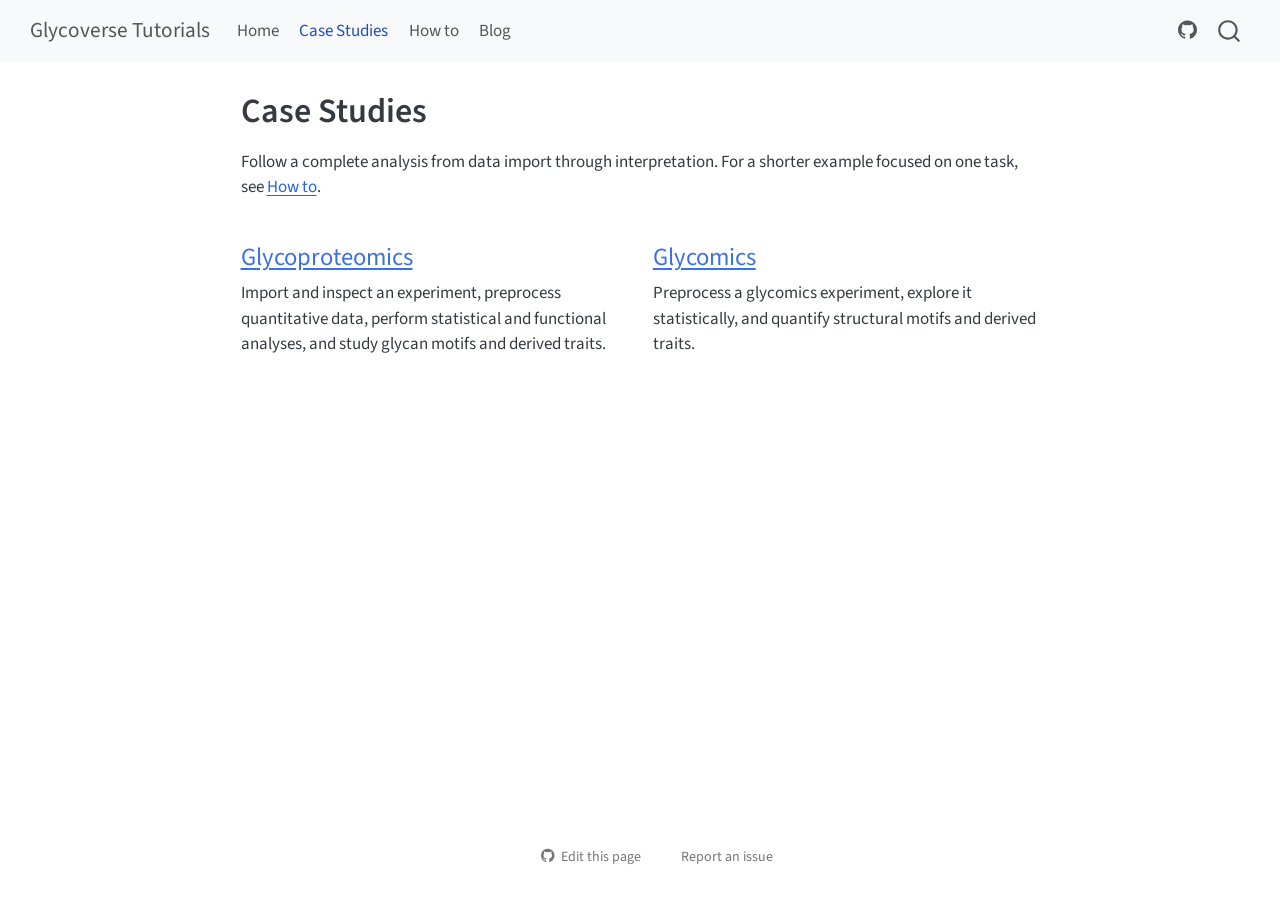
==== docs/case-studies/index.html @ 3541c060 "docs: group tutorials under case studies" ====
<!DOCTYPE html>
<html xmlns="http://www.w3.org/1999/xhtml" lang="en" xml:lang="en"><head>

<meta charset="utf-8">
<meta name="generator" content="quarto-1.8.26">

<meta name="viewport" content="width=device-width, initial-scale=1.0, user-scalable=yes">


<title>Case Studies – Glycoverse Tutorials</title>
<style>
code{white-space: pre-wrap;}
span.smallcaps{font-variant: small-caps;}
div.columns{display: flex; gap: min(4vw, 1.5em);}
div.column{flex: auto; overflow-x: auto;}
div.hanging-indent{margin-left: 1.5em; text-indent: -1.5em;}
ul.task-list{list-style: none;}
ul.task-list li input[type="checkbox"] {
  width: 0.8em;
  margin: 0 0.8em 0.2em -1em; /* quarto-specific, see https://github.com/quarto-dev/quarto-cli/issues/4556 */
  vertical-align: middle;
}
</style>


<script src="../site_libs/quarto-nav/quarto-nav.js"></script>
<script src="../site_libs/quarto-nav/headroom.min.js"></script>
<script src="../site_libs/clipboard/clipboard.min.js"></script>
<script src="../site_libs/quarto-search/autocomplete.umd.js"></script>
<script src="../site_libs/quarto-search/fuse.min.js"></script>
<script src="../site_libs/quarto-search/quarto-search.js"></script>
<meta name="quarto:offset" content="../">
<script src="../site_libs/quarto-html/quarto.js" type="module"></script>
<script src="../site_libs/quarto-html/tabsets/tabsets.js" type="module"></script>
<script src="../site_libs/quarto-html/axe/axe-check.js" type="module"></script>
<script src="../site_libs/quarto-html/popper.min.js"></script>
<script src="../site_libs/quarto-html/tippy.umd.min.js"></script>
<script src="../site_libs/quarto-html/anchor.min.js"></script>
<link href="../site_libs/quarto-html/tippy.css" rel="stylesheet">
<link href="../site_libs/quarto-html/quarto-syntax-highlighting-587c61ba64f3a5504c4d52d930310e48.css" rel="stylesheet" id="quarto-text-highlighting-styles">
<script src="../site_libs/bootstrap/bootstrap.min.js"></script>
<link href="../site_libs/bootstrap/bootstrap-icons.css" rel="stylesheet">
<link href="../site_libs/bootstrap/bootstrap-b3b235ae6ba71d6e5c2a90c00144237d.min.css" rel="stylesheet" append-hash="true" id="quarto-bootstrap" data-mode="light">
<script id="quarto-search-options" type="application/json">{
  "location": "navbar",
  "copy-button": false,
  "collapse-after": 3,
  "panel-placement": "end",
  "type": "overlay",
  "limit": 50,
  "keyboard-shortcut": [
    "f",
    "/",
    "s"
  ],
  "show-item-context": false,
  "language": {
    "search-no-results-text": "No results",
    "search-matching-documents-text": "matching documents",
    "search-copy-link-title": "Copy link to search",
    "search-hide-matches-text": "Hide additional matches",
    "search-more-match-text": "more match in this document",
    "search-more-matches-text": "more matches in this document",
    "search-clear-button-title": "Clear",
    "search-text-placeholder": "",
    "search-detached-cancel-button-title": "Cancel",
    "search-submit-button-title": "Submit",
    "search-label": "Search"
  }
}</script>


</head>

<body class="nav-fixed fullcontent quarto-light">

<div id="quarto-search-results"></div>
  <header id="quarto-header" class="headroom fixed-top">
    <nav class="navbar navbar-expand-lg " data-bs-theme="dark">
      <div class="navbar-container container-fluid">
      <div class="navbar-brand-container mx-auto">
    <a class="navbar-brand" href="../index.html">
    <span class="navbar-title">Glycoverse Tutorials</span>
    </a>
  </div>
            <div id="quarto-search" class="" title="Search"></div>
          <button class="navbar-toggler" type="button" data-bs-toggle="collapse" data-bs-target="#navbarCollapse" aria-controls="navbarCollapse" role="menu" aria-expanded="false" aria-label="Toggle navigation" onclick="if (window.quartoToggleHeadroom) { window.quartoToggleHeadroom(); }">
  <span class="navbar-toggler-icon"></span>
</button>
          <div class="collapse navbar-collapse" id="navbarCollapse">
            <ul class="navbar-nav navbar-nav-scroll me-auto">
  <li class="nav-item">
    <a class="nav-link" href="../index.html">
<span class="menu-text">Home</span></a>
  </li>
  <li class="nav-item">
    <a class="nav-link active" href="../case-studies/index.html" aria-current="page">
<span class="menu-text">Case Studies</span></a>
  </li>
  <li class="nav-item">
    <a class="nav-link" href="../how-to/index.html">
<span class="menu-text">How to</span></a>
  </li>
  <li class="nav-item">
    <a class="nav-link" href="../blog.html">
<span class="menu-text">Blog</span></a>
  </li>
</ul>
            <ul class="navbar-nav navbar-nav-scroll ms-auto">
  <li class="nav-item compact">
    <a class="nav-link" href="https://github.com/glycoverse/glycoverse-tutorial"> <i class="bi bi-github" role="img">
</i>
<span class="menu-text"></span></a>
  </li>
</ul>
          </div> <!-- /navcollapse -->
            <div class="quarto-navbar-tools">
</div>
      </div> <!-- /container-fluid -->
    </nav>
</header>
<!-- content -->
<div id="quarto-content" class="quarto-container page-columns page-rows-contents page-layout-article page-navbar">
<!-- sidebar -->
<!-- margin-sidebar -->

<!-- main -->
<main class="content" id="quarto-document-content">

<header id="title-block-header" class="quarto-title-block default">
<div class="quarto-title">
<h1 class="title">Case Studies</h1>
</div>



<div class="quarto-title-meta">




  </div>



</header>


<p>Follow a complete analysis from data import through interpretation. For a shorter example focused on one task, see <a href="../how-to/index.html">How to</a>.</p>
<div class="grid">
<section id="glycoproteomics" class="level3 g-col-12 g-col-md-6">
<h3 class="anchored" data-anchor-id="glycoproteomics"><a href="../tutorials/glycoproteomics.html">Glycoproteomics</a></h3>
<p>Import and inspect an experiment, preprocess quantitative data, perform statistical and functional analyses, and study glycan motifs and derived traits.</p>
</section>
<section id="glycomics" class="level3 g-col-12 g-col-md-6">
<h3 class="anchored" data-anchor-id="glycomics"><a href="../tutorials/glycomics.html">Glycomics</a></h3>
<p>Preprocess a glycomics experiment, explore it statistically, and quantify structural motifs and derived traits.</p>
</section>
</div>



</main> <!-- /main -->
<script id="quarto-html-after-body" type="application/javascript">
  window.document.addEventListener("DOMContentLoaded", function (event) {
    const icon = "";
    const anchorJS = new window.AnchorJS();
    anchorJS.options = {
      placement: 'right',
      icon: icon
    };
    anchorJS.add('.anchored');
    const isCodeAnnotation = (el) => {
      for (const clz of el.classList) {
        if (clz.startsWith('code-annotation-')) {
          return true;
        }
      }
      return false;
    }
    const onCopySuccess = function(e) {
      // button target
      const button = e.trigger;
      // don't keep focus
      button.blur();
      // flash "checked"
      button.classList.add('code-copy-button-checked');
      var currentTitle = button.getAttribute("title");
      button.setAttribute("title", "Copied!");
      let tooltip;
      if (window.bootstrap) {
        button.setAttribute("data-bs-toggle", "tooltip");
        button.setAttribute("data-bs-placement", "left");
        button.setAttribute("data-bs-title", "Copied!");
        tooltip = new bootstrap.Tooltip(button,
          { trigger: "manual",
            customClass: "code-copy-button-tooltip",
            offset: [0, -8]});
        tooltip.show();
      }
      setTimeout(function() {
        if (tooltip) {
          tooltip.hide();
          button.removeAttribute("data-bs-title");
          button.removeAttribute("data-bs-toggle");
          button.removeAttribute("data-bs-placement");
        }
        button.setAttribute("title", currentTitle);
        button.classList.remove('code-copy-button-checked');
      }, 1000);
      // clear code selection
      e.clearSelection();
    }
    const getTextToCopy = function(trigger) {
      const outerScaffold = trigger.parentElement.cloneNode(true);
      const codeEl = outerScaffold.querySelector('code');
      for (const childEl of codeEl.children) {
        if (isCodeAnnotation(childEl)) {
          childEl.remove();
        }
      }
      return codeEl.innerText;
    }
    const clipboard = new window.ClipboardJS('.code-copy-button:not([data-in-quarto-modal])', {
      text: getTextToCopy
    });
    clipboard.on('success', onCopySuccess);
    if (window.document.getElementById('quarto-embedded-source-code-modal')) {
      const clipboardModal = new window.ClipboardJS('.code-copy-button[data-in-quarto-modal]', {
        text: getTextToCopy,
        container: window.document.getElementById('quarto-embedded-source-code-modal')
      });
      clipboardModal.on('success', onCopySuccess);
    }
      var localhostRegex = new RegExp(/^(?:http|https):\/\/localhost\:?[0-9]*\//);
      var mailtoRegex = new RegExp(/^mailto:/);
        var filterRegex = new RegExp("https:\/\/glycoverse\.github\.io\/glycoverse-tutorial\/");
      var isInternal = (href) => {
          return filterRegex.test(href) || localhostRegex.test(href) || mailtoRegex.test(href);
      }
      // Inspect non-navigation links and adorn them if external
     var links = window.document.querySelectorAll('a[href]:not(.nav-link):not(.navbar-brand):not(.toc-action):not(.sidebar-link):not(.sidebar-item-toggle):not(.pagination-link):not(.no-external):not([aria-hidden]):not(.dropdown-item):not(.quarto-navigation-tool):not(.about-link)');
      for (var i=0; i<links.length; i++) {
        const link = links[i];
        if (!isInternal(link.href)) {
          // undo the damage that might have been done by quarto-nav.js in the case of
          // links that we want to consider external
          if (link.dataset.originalHref !== undefined) {
            link.href = link.dataset.originalHref;
          }
        }
      }
    function tippyHover(el, contentFn, onTriggerFn, onUntriggerFn) {
      const config = {
        allowHTML: true,
        maxWidth: 500,
        delay: 100,
        arrow: false,
        appendTo: function(el) {
            return el.parentElement;
        },
        interactive: true,
        interactiveBorder: 10,
        theme: 'quarto',
        placement: 'bottom-start',
      };
      if (contentFn) {
        config.content = contentFn;
      }
      if (onTriggerFn) {
        config.onTrigger = onTriggerFn;
      }
      if (onUntriggerFn) {
        config.onUntrigger = onUntriggerFn;
      }
      window.tippy(el, config);
    }
    const noterefs = window.document.querySelectorAll('a[role="doc-noteref"]');
    for (var i=0; i<noterefs.length; i++) {
      const ref = noterefs[i];
      tippyHover(ref, function() {
        // use id or data attribute instead here
        let href = ref.getAttribute('data-footnote-href') || ref.getAttribute('href');
        try { href = new URL(href).hash; } catch {}
        const id = href.replace(/^#\/?/, "");
        const note = window.document.getElementById(id);
        if (note) {
          return note.innerHTML;
        } else {
          return "";
        }
      });
    }
    const xrefs = window.document.querySelectorAll('a.quarto-xref');
    const processXRef = (id, note) => {
      // Strip column container classes
      const stripColumnClz = (el) => {
        el.classList.remove("page-full", "page-columns");
        if (el.children) {
          for (const child of el.children) {
            stripColumnClz(child);
          }
        }
      }
      stripColumnClz(note)
      if (id === null || id.startsWith('sec-')) {
        // Special case sections, only their first couple elements
        const container = document.createElement("div");
        if (note.children && note.children.length > 2) {
          container.appendChild(note.children[0].cloneNode(true));
          for (let i = 1; i < note.children.length; i++) {
            const child = note.children[i];
            if (child.tagName === "P" && child.innerText === "") {
              continue;
            } else {
              container.appendChild(child.cloneNode(true));
              break;
            }
          }
          if (window.Quarto?.typesetMath) {
            window.Quarto.typesetMath(container);
          }
          return container.innerHTML
        } else {
          if (window.Quarto?.typesetMath) {
            window.Quarto.typesetMath(note);
          }
          return note.innerHTML;
        }
      } else {
        // Remove any anchor links if they are present
        const anchorLink = note.querySelector('a.anchorjs-link');
        if (anchorLink) {
          anchorLink.remove();
        }
        if (window.Quarto?.typesetMath) {
          window.Quarto.typesetMath(note);
        }
        if (note.classList.contains("callout")) {
          return note.outerHTML;
        } else {
          return note.innerHTML;
        }
      }
    }
    for (var i=0; i<xrefs.length; i++) {
      const xref = xrefs[i];
      tippyHover(xref, undefined, function(instance) {
        instance.disable();
        let url = xref.getAttribute('href');
        let hash = undefined;
        if (url.startsWith('#')) {
          hash = url;
        } else {
          try { hash = new URL(url).hash; } catch {}
        }
        if (hash) {
          const id = hash.replace(/^#\/?/, "");
          const note = window.document.getElementById(id);
          if (note !== null) {
            try {
              const html = processXRef(id, note.cloneNode(true));
              instance.setContent(html);
            } finally {
              instance.enable();
              instance.show();
            }
          } else {
            // See if we can fetch this
            fetch(url.split('#')[0])
            .then(res => res.text())
            .then(html => {
              const parser = new DOMParser();
              const htmlDoc = parser.parseFromString(html, "text/html");
              const note = htmlDoc.getElementById(id);
              if (note !== null) {
                const html = processXRef(id, note);
                instance.setContent(html);
              }
            }).finally(() => {
              instance.enable();
              instance.show();
            });
          }
        } else {
          // See if we can fetch a full url (with no hash to target)
          // This is a special case and we should probably do some content thinning / targeting
          fetch(url)
          .then(res => res.text())
          .then(html => {
            const parser = new DOMParser();
            const htmlDoc = parser.parseFromString(html, "text/html");
            const note = htmlDoc.querySelector('main.content');
            if (note !== null) {
              // This should only happen for chapter cross references
              // (since there is no id in the URL)
              // remove the first header
              if (note.children.length > 0 && note.children[0].tagName === "HEADER") {
                note.children[0].remove();
              }
              const html = processXRef(null, note);
              instance.setContent(html);
            }
          }).finally(() => {
            instance.enable();
            instance.show();
          });
        }
      }, function(instance) {
      });
    }
        let selectedAnnoteEl;
        const selectorForAnnotation = ( cell, annotation) => {
          let cellAttr = 'data-code-cell="' + cell + '"';
          let lineAttr = 'data-code-annotation="' +  annotation + '"';
          const selector = 'span[' + cellAttr + '][' + lineAttr + ']';
          return selector;
        }
        const selectCodeLines = (annoteEl) => {
          const doc = window.document;
          const targetCell = annoteEl.getAttribute("data-target-cell");
          const targetAnnotation = annoteEl.getAttribute("data-target-annotation");
          const annoteSpan = window.document.querySelector(selectorForAnnotation(targetCell, targetAnnotation));
          const lines = annoteSpan.getAttribute("data-code-lines").split(",");
          const lineIds = lines.map((line) => {
            return targetCell + "-" + line;
          })
          let top = null;
          let height = null;
          let parent = null;
          if (lineIds.length > 0) {
              //compute the position of the single el (top and bottom and make a div)
              const el = window.document.getElementById(lineIds[0]);
              top = el.offsetTop;
              height = el.offsetHeight;
              parent = el.parentElement.parentElement;
            if (lineIds.length > 1) {
              const lastEl = window.document.getElementById(lineIds[lineIds.length - 1]);
              const bottom = lastEl.offsetTop + lastEl.offsetHeight;
              height = bottom - top;
            }
            if (top !== null && height !== null && parent !== null) {
              // cook up a div (if necessary) and position it
              let div = window.document.getElementById("code-annotation-line-highlight");
              if (div === null) {
                div = window.document.createElement("div");
                div.setAttribute("id", "code-annotation-line-highlight");
                div.style.position = 'absolute';
                parent.appendChild(div);
              }
              div.style.top = top - 2 + "px";
              div.style.height = height + 4 + "px";
              div.style.left = 0;
              let gutterDiv = window.document.getElementById("code-annotation-line-highlight-gutter");
              if (gutterDiv === null) {
                gutterDiv = window.document.createElement("div");
                gutterDiv.setAttribute("id", "code-annotation-line-highlight-gutter");
                gutterDiv.style.position = 'absolute';
                const codeCell = window.document.getElementById(targetCell);
                const gutter = codeCell.querySelector('.code-annotation-gutter');
                gutter.appendChild(gutterDiv);
              }
              gutterDiv.style.top = top - 2 + "px";
              gutterDiv.style.height = height + 4 + "px";
            }
            selectedAnnoteEl = annoteEl;
          }
        };
        const unselectCodeLines = () => {
          const elementsIds = ["code-annotation-line-highlight", "code-annotation-line-highlight-gutter"];
          elementsIds.forEach((elId) => {
            const div = window.document.getElementById(elId);
            if (div) {
              div.remove();
            }
          });
          selectedAnnoteEl = undefined;
        };
          // Handle positioning of the toggle
      window.addEventListener(
        "resize",
        throttle(() => {
          elRect = undefined;
          if (selectedAnnoteEl) {
            selectCodeLines(selectedAnnoteEl);
          }
        }, 10)
      );
      function throttle(fn, ms) {
      let throttle = false;
      let timer;
        return (...args) => {
          if(!throttle) { // first call gets through
              fn.apply(this, args);
              throttle = true;
          } else { // all the others get throttled
              if(timer) clearTimeout(timer); // cancel #2
              timer = setTimeout(() => {
                fn.apply(this, args);
                timer = throttle = false;
              }, ms);
          }
        };
      }
        // Attach click handler to the DT
        const annoteDls = window.document.querySelectorAll('dt[data-target-cell]');
        for (const annoteDlNode of annoteDls) {
          annoteDlNode.addEventListener('click', (event) => {
            const clickedEl = event.target;
            if (clickedEl !== selectedAnnoteEl) {
              unselectCodeLines();
              const activeEl = window.document.querySelector('dt[data-target-cell].code-annotation-active');
              if (activeEl) {
                activeEl.classList.remove('code-annotation-active');
              }
              selectCodeLines(clickedEl);
              clickedEl.classList.add('code-annotation-active');
            } else {
              // Unselect the line
              unselectCodeLines();
              clickedEl.classList.remove('code-annotation-active');
            }
          });
        }
    const findCites = (el) => {
      const parentEl = el.parentElement;
      if (parentEl) {
        const cites = parentEl.dataset.cites;
        if (cites) {
          return {
            el,
            cites: cites.split(' ')
          };
        } else {
          return findCites(el.parentElement)
        }
      } else {
        return undefined;
      }
    };
    var bibliorefs = window.document.querySelectorAll('a[role="doc-biblioref"]');
    for (var i=0; i<bibliorefs.length; i++) {
      const ref = bibliorefs[i];
      const citeInfo = findCites(ref);
      if (citeInfo) {
        tippyHover(citeInfo.el, function() {
          var popup = window.document.createElement('div');
          citeInfo.cites.forEach(function(cite) {
            var citeDiv = window.document.createElement('div');
            citeDiv.classList.add('hanging-indent');
            citeDiv.classList.add('csl-entry');
            var biblioDiv = window.document.getElementById('ref-' + cite);
            if (biblioDiv) {
              citeDiv.innerHTML = biblioDiv.innerHTML;
            }
            popup.appendChild(citeDiv);
          });
          return popup.innerHTML;
        });
      }
    }
  });
  </script>
</div> <!-- /content -->




<footer class="footer"><div class="nav-footer"><div class="nav-footer-center"><div class="toc-actions"><ul><li><a href="https://github.com/glycoverse/glycoverse-tutorial/edit/main/case-studies/index.qmd" class="toc-action"><i class="bi bi-github"></i>Edit this page</a></li><li><a href="https://github.com/glycoverse/glycoverse-tutorial/issues/new" class="toc-action"><i class="bi empty"></i>Report an issue</a></li></ul></div></div></div></footer></body></html>
---- docs/site_libs/quarto-html/tippy.css ----
.tippy-box[data-animation=fade][data-state=hidden]{opacity:0}[data-tippy-root]{max-width:calc(100vw - 10px)}.tippy-box{position:relative;background-color:#333;color:#fff;border-radius:4px;font-size:14px;line-height:1.4;white-space:normal;outline:0;transition-property:transform,visibility,opacity}.tippy-box[data-placement^=top]>.tippy-arrow{bottom:0}.tippy-box[data-placement^=top]>.tippy-arrow:before{bottom:-7px;left:0;border-width:8px 8px 0;border-top-color:initial;transform-origin:center top}.tippy-box[data-placement^=bottom]>.tippy-arrow{top:0}.tippy-box[data-placement^=bottom]>.tippy-arrow:before{top:-7px;left:0;border-width:0 8px 8px;border-bottom-color:initial;transform-origin:center bottom}.tippy-box[data-placement^=left]>.tippy-arrow{right:0}.tippy-box[data-placement^=left]>.tippy-arrow:before{border-width:8px 0 8px 8px;border-left-color:initial;right:-7px;transform-origin:center left}.tippy-box[data-placement^=right]>.tippy-arrow{left:0}.tippy-box[data-placement^=right]>.tippy-arrow:before{left:-7px;border-width:8px 8px 8px 0;border-right-color:initial;transform-origin:center right}.tippy-box[data-inertia][data-state=visible]{transition-timing-function:cubic-bezier(.54,1.5,.38,1.11)}.tippy-arrow{width:16px;height:16px;color:#333}.tippy-arrow:before{content:"";position:absolute;border-color:transparent;border-style:solid}.tippy-content{position:relative;padding:5px 9px;z-index:1}
---- docs/site_libs/quarto-html/quarto-syntax-highlighting-587c61ba64f3a5504c4d52d930310e48.css ----
/* quarto syntax highlight colors */
:root {
  --quarto-hl-ot-color: #003B4F;
  --quarto-hl-at-color: #657422;
  --quarto-hl-ss-color: #20794D;
  --quarto-hl-an-color: #5E5E5E;
  --quarto-hl-fu-color: #4758AB;
  --quarto-hl-st-color: #20794D;
  --quarto-hl-cf-color: #003B4F;
  --quarto-hl-op-color: #5E5E5E;
  --quarto-hl-er-color: #AD0000;
  --quarto-hl-bn-color: #AD0000;
  --quarto-hl-al-color: #AD0000;
  --quarto-hl-va-color: #111111;
  --quarto-hl-bu-color: inherit;
  --quarto-hl-ex-color: inherit;
  --quarto-hl-pp-color: #AD0000;
  --quarto-hl-in-color: #5E5E5E;
  --quarto-hl-vs-color: #20794D;
  --quarto-hl-wa-color: #5E5E5E;
  --quarto-hl-do-color: #5E5E5E;
  --quarto-hl-im-color: #00769E;
  --quarto-hl-ch-color: #20794D;
  --quarto-hl-dt-color: #AD0000;
  --quarto-hl-fl-color: #AD0000;
  --quarto-hl-co-color: #5E5E5E;
  --quarto-hl-cv-color: #5E5E5E;
  --quarto-hl-cn-color: #8f5902;
  --quarto-hl-sc-color: #5E5E5E;
  --quarto-hl-dv-color: #AD0000;
  --quarto-hl-kw-color: #003B4F;
}

/* other quarto variables */
:root {
  --quarto-font-monospace: SFMono-Regular, Menlo, Monaco, Consolas, "Liberation Mono", "Courier New", monospace;
}

/* syntax highlight based on Pandoc's rules */
pre > code.sourceCode > span {
  color: #003B4F;
}

code.sourceCode > span {
  color: #003B4F;
}

div.sourceCode,
div.sourceCode pre.sourceCode {
  color: #003B4F;
}

/* Normal */
code span {
  color: #003B4F;
}

/* Alert */
code span.al {
  color: #AD0000;
  font-style: inherit;
}

/* Annotation */
code span.an {
  color: #5E5E5E;
  font-style: inherit;
}

/* Attribute */
code span.at {
  color: #657422;
  font-style: inherit;
}

/* BaseN */
code span.bn {
  color: #AD0000;
  font-style: inherit;
}

/* BuiltIn */
code span.bu {
  font-style: inherit;
}

/* ControlFlow */
code span.cf {
  color: #003B4F;
  font-weight: bold;
  font-style: inherit;
}

/* Char */
code span.ch {
  color: #20794D;
  font-style: inherit;
}

/* Constant */
code span.cn {
  color: #8f5902;
  font-style: inherit;
}

/* Comment */
code span.co {
  color: #5E5E5E;
  font-style: inherit;
}

/* CommentVar */
code span.cv {
  color: #5E5E5E;
  font-style: italic;
}

/* Documentation */
code span.do {
  color: #5E5E5E;
  font-style: italic;
}

/* DataType */
code span.dt {
  color: #AD0000;
  font-style: inherit;
}

/* DecVal */
code span.dv {
  color: #AD0000;
  font-style: inherit;
}

/* Error */
code span.er {
  color: #AD0000;
  font-style: inherit;
}

/* Extension */
code span.ex {
  font-style: inherit;
}

/* Float */
code span.fl {
  color: #AD0000;
  font-style: inherit;
}

/* Function */
code span.fu {
  color: #4758AB;
  font-style: inherit;
}

/* Import */
code span.im {
  color: #00769E;
  font-style: inherit;
}

/* Information */
code span.in {
  color: #5E5E5E;
  font-style: inherit;
}

/* Keyword */
code span.kw {
  color: #003B4F;
  font-weight: bold;
  font-style: inherit;
}

/* Operator */
code span.op {
  color: #5E5E5E;
  font-style: inherit;
}

/* Other */
code span.ot {
  color: #003B4F;
  font-style: inherit;
}

/* Preprocessor */
code span.pp {
  color: #AD0000;
  font-style: inherit;
}

/* SpecialChar */
code span.sc {
  color: #5E5E5E;
  font-style: inherit;
}

/* SpecialString */
code span.ss {
  color: #20794D;
  font-style: inherit;
}

/* String */
code span.st {
  color: #20794D;
  font-style: inherit;
}

/* Variable */
code span.va {
  color: #111111;
  font-style: inherit;
}

/* VerbatimString */
code span.vs {
  color: #20794D;
  font-style: inherit;
}

/* Warning */
code span.wa {
  color: #5E5E5E;
  font-style: italic;
}

.prevent-inlining {
  content: "</";
}

/*# sourceMappingURL=2dce1cc6c82594539e1579de68416b47.css.map */
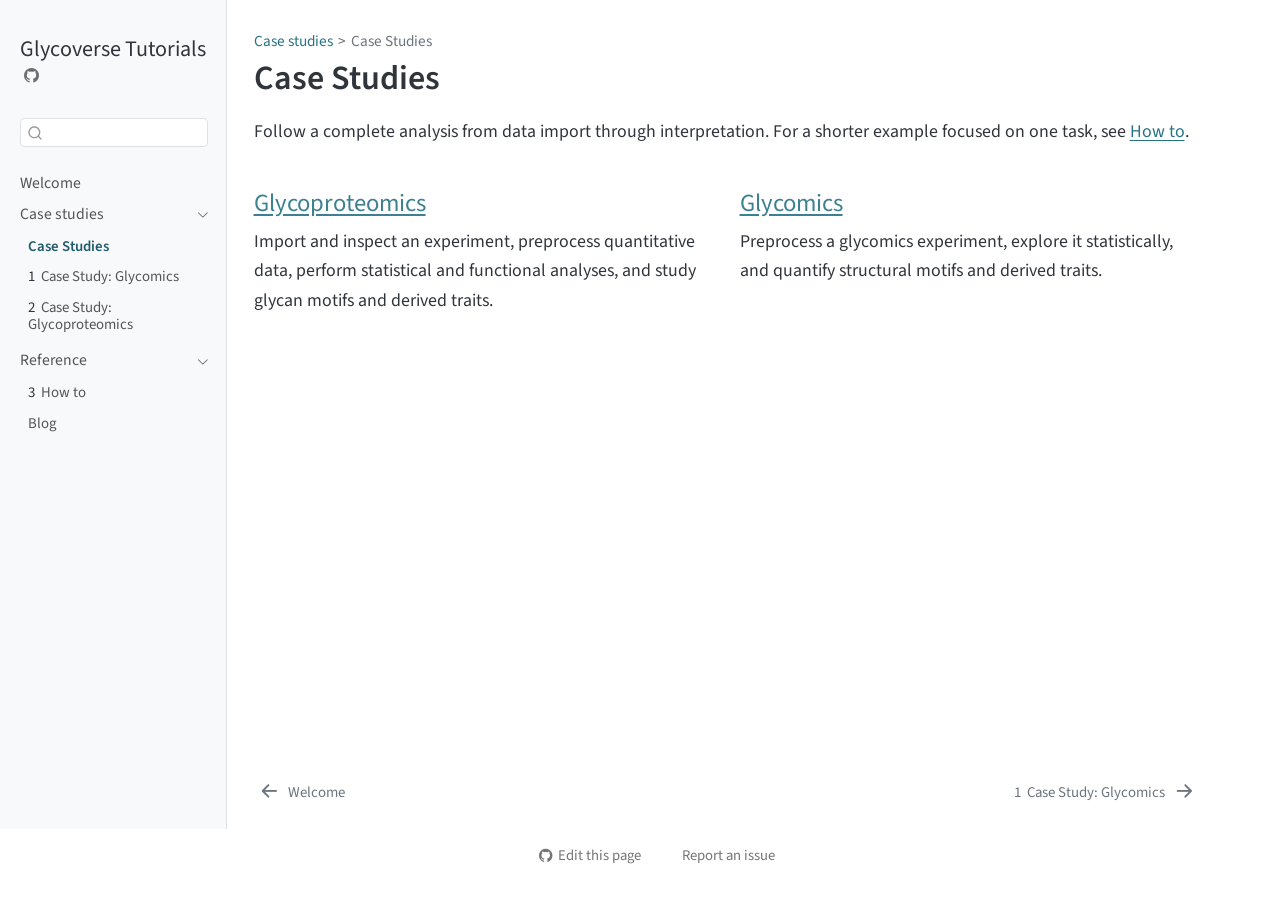
==== commit 8d2b5171: "feat: convert tutorials to a Quarto book" ====
--- a/docs/case-studies/index.html
+++ b/docs/case-studies/index.html
@@ -17,7 +17,7 @@
 ul.task-list{list-style: none;}
 ul.task-list li input[type="checkbox"] {
   width: 0.8em;
-  margin: 0 0.8em 0.2em -1em; /* quarto-specific, see https://github.com/quarto-dev/quarto-cli/issues/4556 */
+  margin: 0 0.8em 0.2em -1em; /* quarto-specific, see https://github.com/quarto-dev/quarto-cli/issues/4556 */ 
   vertical-align: middle;
 }
 </style>
@@ -30,6 +30,8 @@
 <script src="../site_libs/quarto-search/fuse.min.js"></script>
 <script src="../site_libs/quarto-search/quarto-search.js"></script>
 <meta name="quarto:offset" content="../">
+<link href="../tutorials/glycomics.html" rel="next">
+<link href="../index.html" rel="prev">
 <script src="../site_libs/quarto-html/quarto.js" type="module"></script>
 <script src="../site_libs/quarto-html/tabsets/tabsets.js" type="module"></script>
 <script src="../site_libs/quarto-html/axe/axe-check.js" type="module"></script>
@@ -40,13 +42,13 @@
 <link href="../site_libs/quarto-html/quarto-syntax-highlighting-587c61ba64f3a5504c4d52d930310e48.css" rel="stylesheet" id="quarto-text-highlighting-styles">
 <script src="../site_libs/bootstrap/bootstrap.min.js"></script>
 <link href="../site_libs/bootstrap/bootstrap-icons.css" rel="stylesheet">
-<link href="../site_libs/bootstrap/bootstrap-b3b235ae6ba71d6e5c2a90c00144237d.min.css" rel="stylesheet" append-hash="true" id="quarto-bootstrap" data-mode="light">
+<link href="../site_libs/bootstrap/bootstrap-68a4ba8274cf32ebf416ef062241ecf4.min.css" rel="stylesheet" append-hash="true" id="quarto-bootstrap" data-mode="light">
 <script id="quarto-search-options" type="application/json">{
-  "location": "navbar",
+  "location": "sidebar",
   "copy-button": false,
   "collapse-after": 3,
-  "panel-placement": "end",
-  "type": "overlay",
+  "panel-placement": "start",
+  "type": "textbox",
   "limit": 50,
   "keyboard-shortcut": [
     "f",
@@ -72,62 +74,111 @@
 
 </head>
 
-<body class="nav-fixed fullcontent quarto-light">
+<body class="nav-sidebar docked fullcontent quarto-light">
 
 <div id="quarto-search-results"></div>
   <header id="quarto-header" class="headroom fixed-top">
-    <nav class="navbar navbar-expand-lg " data-bs-theme="dark">
-      <div class="navbar-container container-fluid">
-      <div class="navbar-brand-container mx-auto">
-    <a class="navbar-brand" href="../index.html">
-    <span class="navbar-title">Glycoverse Tutorials</span>
-    </a>
-  </div>
-            <div id="quarto-search" class="" title="Search"></div>
-          <button class="navbar-toggler" type="button" data-bs-toggle="collapse" data-bs-target="#navbarCollapse" aria-controls="navbarCollapse" role="menu" aria-expanded="false" aria-label="Toggle navigation" onclick="if (window.quartoToggleHeadroom) { window.quartoToggleHeadroom(); }">
-  <span class="navbar-toggler-icon"></span>
-</button>
-          <div class="collapse navbar-collapse" id="navbarCollapse">
-            <ul class="navbar-nav navbar-nav-scroll me-auto">
-  <li class="nav-item">
-    <a class="nav-link" href="../index.html">
-<span class="menu-text">Home</span></a>
-  </li>
-  <li class="nav-item">
-    <a class="nav-link active" href="../case-studies/index.html" aria-current="page">
-<span class="menu-text">Case Studies</span></a>
-  </li>
-  <li class="nav-item">
-    <a class="nav-link" href="../how-to/index.html">
-<span class="menu-text">How to</span></a>
-  </li>
-  <li class="nav-item">
-    <a class="nav-link" href="../blog.html">
-<span class="menu-text">Blog</span></a>
-  </li>
-</ul>
-            <ul class="navbar-nav navbar-nav-scroll ms-auto">
-  <li class="nav-item compact">
-    <a class="nav-link" href="https://github.com/glycoverse/glycoverse-tutorial"> <i class="bi bi-github" role="img">
-</i>
-<span class="menu-text"></span></a>
-  </li>
-</ul>
-          </div> <!-- /navcollapse -->
-            <div class="quarto-navbar-tools">
-</div>
-      </div> <!-- /container-fluid -->
-    </nav>
+  <nav class="quarto-secondary-nav">
+    <div class="container-fluid d-flex">
+      <button type="button" class="quarto-btn-toggle btn" data-bs-toggle="collapse" role="button" data-bs-target=".quarto-sidebar-collapse-item" aria-controls="quarto-sidebar" aria-expanded="false" aria-label="Toggle sidebar navigation" onclick="if (window.quartoToggleHeadroom) { window.quartoToggleHeadroom(); }">
+        <i class="bi bi-layout-text-sidebar-reverse"></i>
+      </button>
+        <nav class="quarto-page-breadcrumbs" aria-label="breadcrumb"><ol class="breadcrumb"><li class="breadcrumb-item"><a href="../case-studies/index.html">Case studies</a></li><li class="breadcrumb-item"><a href="../case-studies/index.html">Case Studies</a></li></ol></nav>
+        <a class="flex-grow-1" role="navigation" data-bs-toggle="collapse" data-bs-target=".quarto-sidebar-collapse-item" aria-controls="quarto-sidebar" aria-expanded="false" aria-label="Toggle sidebar navigation" onclick="if (window.quartoToggleHeadroom) { window.quartoToggleHeadroom(); }">      
+        </a>
+      <button type="button" class="btn quarto-search-button" aria-label="Search" onclick="window.quartoOpenSearch();">
+        <i class="bi bi-search"></i>
+      </button>
+    </div>
+  </nav>
 </header>
 <!-- content -->
-<div id="quarto-content" class="quarto-container page-columns page-rows-contents page-layout-article page-navbar">
+<div id="quarto-content" class="quarto-container page-columns page-rows-contents page-layout-article">
 <!-- sidebar -->
+  <nav id="quarto-sidebar" class="sidebar collapse collapse-horizontal quarto-sidebar-collapse-item sidebar-navigation docked overflow-auto">
+    <div class="pt-lg-2 mt-2 text-left sidebar-header">
+    <div class="sidebar-title mb-0 py-0">
+      <a href="../">Glycoverse Tutorials</a> 
+        <div class="sidebar-tools-main">
+    <a href="https://github.com/glycoverse/glycoverse-tutorial" title="Source Code" class="quarto-navigation-tool px-1" aria-label="Source Code"><i class="bi bi-github"></i></a>
+</div>
+    </div>
+      </div>
+        <div class="mt-2 flex-shrink-0 align-items-center">
+        <div class="sidebar-search">
+        <div id="quarto-search" class="" title="Search"></div>
+        </div>
+        </div>
+    <div class="sidebar-menu-container"> 
+    <ul class="list-unstyled mt-1">
+        <li class="sidebar-item">
+  <div class="sidebar-item-container"> 
+  <a href="../index.html" class="sidebar-item-text sidebar-link">
+ <span class="menu-text">Welcome</span></a>
+  </div>
+</li>
+        <li class="sidebar-item sidebar-item-section">
+      <div class="sidebar-item-container"> 
+            <a class="sidebar-item-text sidebar-link text-start" data-bs-toggle="collapse" data-bs-target="#quarto-sidebar-section-1" role="navigation" aria-expanded="true">
+ <span class="menu-text">Case studies</span></a>
+          <a class="sidebar-item-toggle text-start" data-bs-toggle="collapse" data-bs-target="#quarto-sidebar-section-1" role="navigation" aria-expanded="true" aria-label="Toggle section">
+            <i class="bi bi-chevron-right ms-2"></i>
+          </a> 
+      </div>
+      <ul id="quarto-sidebar-section-1" class="collapse list-unstyled sidebar-section depth1 show">  
+          <li class="sidebar-item">
+  <div class="sidebar-item-container"> 
+  <a href="../case-studies/index.html" class="sidebar-item-text sidebar-link active">
+ <span class="menu-text">Case Studies</span></a>
+  </div>
+</li>
+          <li class="sidebar-item">
+  <div class="sidebar-item-container"> 
+  <a href="../tutorials/glycomics.html" class="sidebar-item-text sidebar-link">
+ <span class="menu-text"><span class="chapter-number">1</span>&nbsp; <span class="chapter-title">Case Study: Glycomics</span></span></a>
+  </div>
+</li>
+          <li class="sidebar-item">
+  <div class="sidebar-item-container"> 
+  <a href="../tutorials/glycoproteomics.html" class="sidebar-item-text sidebar-link">
+ <span class="menu-text"><span class="chapter-number">2</span>&nbsp; <span class="chapter-title">Case Study: Glycoproteomics</span></span></a>
+  </div>
+</li>
+      </ul>
+  </li>
+        <li class="sidebar-item sidebar-item-section">
+      <div class="sidebar-item-container"> 
+            <a class="sidebar-item-text sidebar-link text-start" data-bs-toggle="collapse" data-bs-target="#quarto-sidebar-section-2" role="navigation" aria-expanded="true">
+ <span class="menu-text">Reference</span></a>
+          <a class="sidebar-item-toggle text-start" data-bs-toggle="collapse" data-bs-target="#quarto-sidebar-section-2" role="navigation" aria-expanded="true" aria-label="Toggle section">
+            <i class="bi bi-chevron-right ms-2"></i>
+          </a> 
+      </div>
+      <ul id="quarto-sidebar-section-2" class="collapse list-unstyled sidebar-section depth1 show">  
+          <li class="sidebar-item">
+  <div class="sidebar-item-container"> 
+  <a href="../how-to/index.html" class="sidebar-item-text sidebar-link">
+ <span class="menu-text"><span class="chapter-number">3</span>&nbsp; <span class="chapter-title">How to</span></span></a>
+  </div>
+</li>
+          <li class="sidebar-item">
+  <div class="sidebar-item-container"> 
+  <a href="../blog.html" class="sidebar-item-text sidebar-link">
+ <span class="menu-text">Blog</span></a>
+  </div>
+</li>
+      </ul>
+  </li>
+    </ul>
+    </div>
+</nav>
+<div id="quarto-sidebar-glass" class="quarto-sidebar-collapse-item" data-bs-toggle="collapse" data-bs-target=".quarto-sidebar-collapse-item"></div>
 <!-- margin-sidebar -->
-
+    
 <!-- main -->
 <main class="content" id="quarto-document-content">
 
-<header id="title-block-header" class="quarto-title-block default">
+<header id="title-block-header" class="quarto-title-block default"><nav class="quarto-page-breadcrumbs quarto-title-breadcrumbs d-none d-lg-block" aria-label="breadcrumb"><ol class="breadcrumb"><li class="breadcrumb-item"><a href="../case-studies/index.html">Case studies</a></li><li class="breadcrumb-item"><a href="../case-studies/index.html">Case Studies</a></li></ol></nav>
 <div class="quarto-title">
 <h1 class="title">Case Studies</h1>
 </div>
@@ -136,11 +187,11 @@
 
 <div class="quarto-title-meta">
 
-
-
-
-  </div>
-
+    
+  
+    
+  </div>
+  
 
 
 </header>
@@ -172,7 +223,7 @@
     anchorJS.add('.anchored');
     const isCodeAnnotation = (el) => {
       for (const clz of el.classList) {
-        if (clz.startsWith('code-annotation-')) {
+        if (clz.startsWith('code-annotation-')) {                     
           return true;
         }
       }
@@ -192,11 +243,11 @@
         button.setAttribute("data-bs-toggle", "tooltip");
         button.setAttribute("data-bs-placement", "left");
         button.setAttribute("data-bs-title", "Copied!");
-        tooltip = new bootstrap.Tooltip(button,
-          { trigger: "manual",
+        tooltip = new bootstrap.Tooltip(button, 
+          { trigger: "manual", 
             customClass: "code-copy-button-tooltip",
             offset: [0, -8]});
-        tooltip.show();
+        tooltip.show();    
       }
       setTimeout(function() {
         if (tooltip) {
@@ -248,6 +299,11 @@
           if (link.dataset.originalHref !== undefined) {
             link.href = link.dataset.originalHref;
           }
+            // target, if specified
+            link.setAttribute("target", "_blank");
+            if (link.getAttribute("rel") === null) {
+              link.setAttribute("rel", "noopener");
+            }
         }
       }
     function tippyHover(el, contentFn, onTriggerFn, onUntriggerFn) {
@@ -273,7 +329,7 @@
       if (onUntriggerFn) {
         config.onUntrigger = onUntriggerFn;
       }
-      window.tippy(el, config);
+      window.tippy(el, config); 
     }
     const noterefs = window.document.querySelectorAll('a[role="doc-noteref"]');
     for (var i=0; i<noterefs.length; i++) {
@@ -348,7 +404,7 @@
       tippyHover(xref, undefined, function(instance) {
         instance.disable();
         let url = xref.getAttribute('href');
-        let hash = undefined;
+        let hash = undefined; 
         if (url.startsWith('#')) {
           hash = url;
         } else {
@@ -376,7 +432,7 @@
               if (note !== null) {
                 const html = processXRef(id, note);
                 instance.setContent(html);
-              }
+              } 
             }).finally(() => {
               instance.enable();
               instance.show();
@@ -400,7 +456,7 @@
               }
               const html = processXRef(null, note);
               instance.setContent(html);
-            }
+            } 
           }).finally(() => {
             instance.enable();
             instance.show();
@@ -440,7 +496,7 @@
               height = bottom - top;
             }
             if (top !== null && height !== null && parent !== null) {
-              // cook up a div (if necessary) and position it
+              // cook up a div (if necessary) and position it 
               let div = window.document.getElementById("code-annotation-line-highlight");
               if (div === null) {
                 div = window.document.createElement("div");
@@ -561,6 +617,18 @@
     }
   });
   </script>
+<nav class="page-navigation">
+  <div class="nav-page nav-page-previous">
+      <a href="../index.html" class="pagination-link" aria-label="Welcome">
+        <i class="bi bi-arrow-left-short"></i> <span class="nav-page-text">Welcome</span>
+      </a>          
+  </div>
+  <div class="nav-page nav-page-next">
+      <a href="../tutorials/glycomics.html" class="pagination-link" aria-label="Case Study: Glycomics">
+        <span class="nav-page-text"><span class="chapter-number">1</span>&nbsp; <span class="chapter-title">Case Study: Glycomics</span></span> <i class="bi bi-arrow-right-short"></i>
+      </a>
+  </div>
+</nav>
 </div> <!-- /content -->
 
 
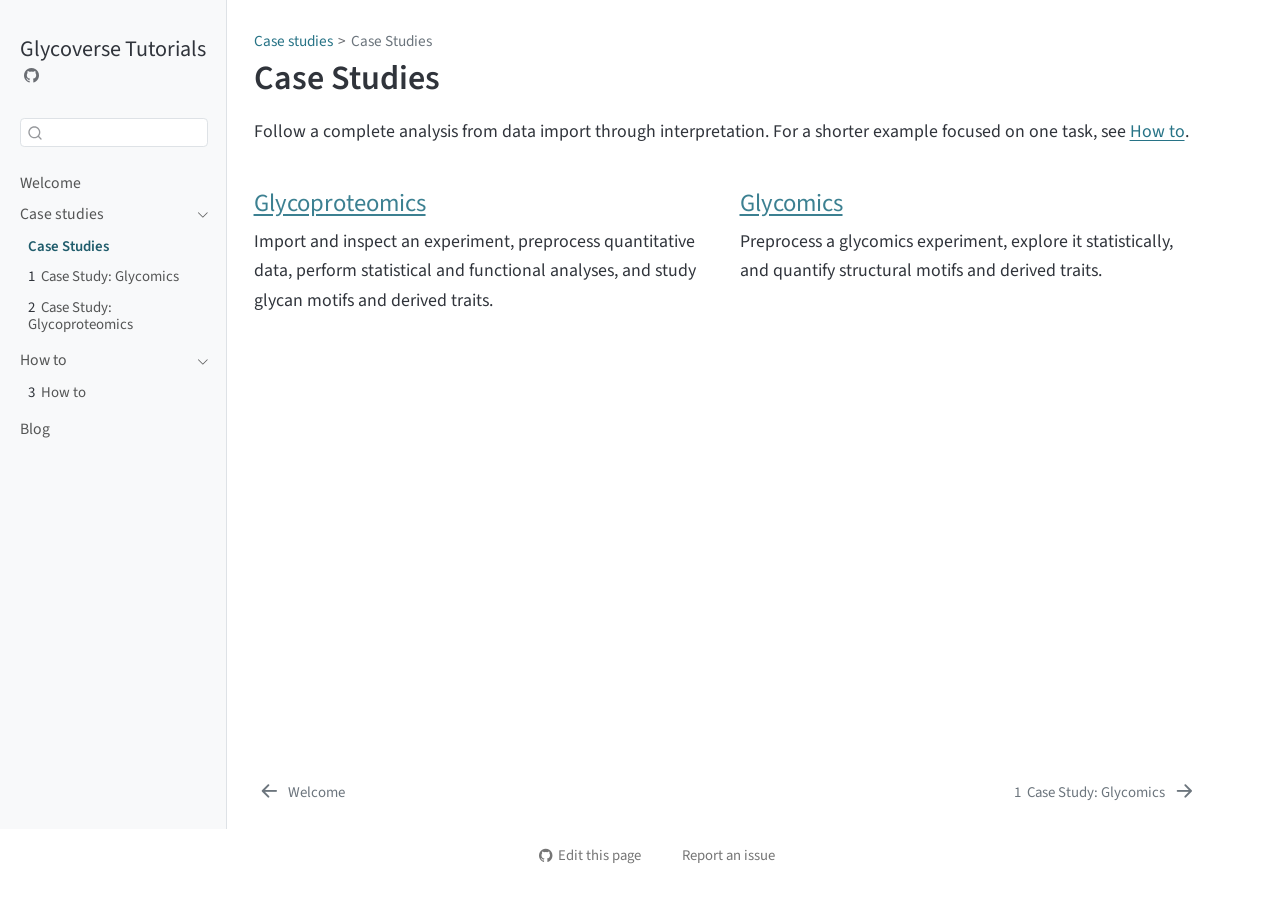
==== commit da383ffd: "fix: make how-to a peer of case studies" ====
--- a/docs/case-studies/index.html
+++ b/docs/case-studies/index.html
@@ -149,7 +149,7 @@
         <li class="sidebar-item sidebar-item-section">
       <div class="sidebar-item-container"> 
             <a class="sidebar-item-text sidebar-link text-start" data-bs-toggle="collapse" data-bs-target="#quarto-sidebar-section-2" role="navigation" aria-expanded="true">
- <span class="menu-text">Reference</span></a>
+ <span class="menu-text">How to</span></a>
           <a class="sidebar-item-toggle text-start" data-bs-toggle="collapse" data-bs-target="#quarto-sidebar-section-2" role="navigation" aria-expanded="true" aria-label="Toggle section">
             <i class="bi bi-chevron-right ms-2"></i>
           </a> 
@@ -161,14 +161,14 @@
  <span class="menu-text"><span class="chapter-number">3</span>&nbsp; <span class="chapter-title">How to</span></span></a>
   </div>
 </li>
-          <li class="sidebar-item">
+      </ul>
+  </li>
+        <li class="sidebar-item">
   <div class="sidebar-item-container"> 
   <a href="../blog.html" class="sidebar-item-text sidebar-link">
  <span class="menu-text">Blog</span></a>
   </div>
 </li>
-      </ul>
-  </li>
     </ul>
     </div>
 </nav>
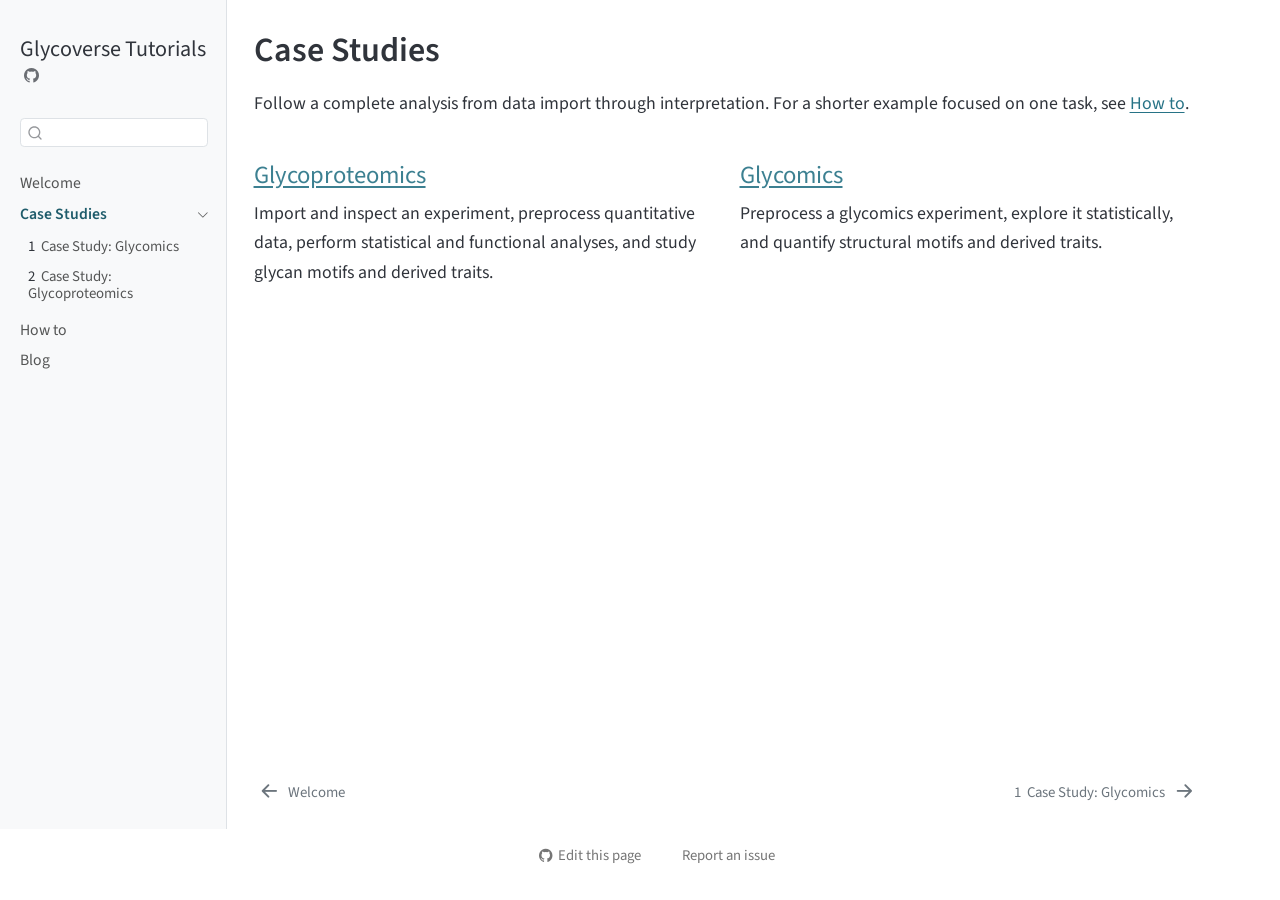
==== commit 4168b609: "fix: remove duplicate book navigation headings" ====
--- a/docs/case-studies/index.html
+++ b/docs/case-studies/index.html
@@ -83,7 +83,7 @@
       <button type="button" class="quarto-btn-toggle btn" data-bs-toggle="collapse" role="button" data-bs-target=".quarto-sidebar-collapse-item" aria-controls="quarto-sidebar" aria-expanded="false" aria-label="Toggle sidebar navigation" onclick="if (window.quartoToggleHeadroom) { window.quartoToggleHeadroom(); }">
         <i class="bi bi-layout-text-sidebar-reverse"></i>
       </button>
-        <nav class="quarto-page-breadcrumbs" aria-label="breadcrumb"><ol class="breadcrumb"><li class="breadcrumb-item"><a href="../case-studies/index.html">Case studies</a></li><li class="breadcrumb-item"><a href="../case-studies/index.html">Case Studies</a></li></ol></nav>
+        <nav class="quarto-page-breadcrumbs" aria-label="breadcrumb"><ol class="breadcrumb"><li class="breadcrumb-item"><a href="../case-studies/index.html">Case Studies</a></li></ol></nav>
         <a class="flex-grow-1" role="navigation" data-bs-toggle="collapse" data-bs-target=".quarto-sidebar-collapse-item" aria-controls="quarto-sidebar" aria-expanded="false" aria-label="Toggle sidebar navigation" onclick="if (window.quartoToggleHeadroom) { window.quartoToggleHeadroom(); }">      
         </a>
       <button type="button" class="btn quarto-search-button" aria-label="Search" onclick="window.quartoOpenSearch();">
@@ -119,8 +119,8 @@
 </li>
         <li class="sidebar-item sidebar-item-section">
       <div class="sidebar-item-container"> 
-            <a class="sidebar-item-text sidebar-link text-start" data-bs-toggle="collapse" data-bs-target="#quarto-sidebar-section-1" role="navigation" aria-expanded="true">
- <span class="menu-text">Case studies</span></a>
+            <a href="../case-studies/index.html" class="sidebar-item-text sidebar-link active">
+ <span class="menu-text">Case Studies</span></a>
           <a class="sidebar-item-toggle text-start" data-bs-toggle="collapse" data-bs-target="#quarto-sidebar-section-1" role="navigation" aria-expanded="true" aria-label="Toggle section">
             <i class="bi bi-chevron-right ms-2"></i>
           </a> 
@@ -128,12 +128,6 @@
       <ul id="quarto-sidebar-section-1" class="collapse list-unstyled sidebar-section depth1 show">  
           <li class="sidebar-item">
   <div class="sidebar-item-container"> 
-  <a href="../case-studies/index.html" class="sidebar-item-text sidebar-link active">
- <span class="menu-text">Case Studies</span></a>
-  </div>
-</li>
-          <li class="sidebar-item">
-  <div class="sidebar-item-container"> 
   <a href="../tutorials/glycomics.html" class="sidebar-item-text sidebar-link">
  <span class="menu-text"><span class="chapter-number">1</span>&nbsp; <span class="chapter-title">Case Study: Glycomics</span></span></a>
   </div>
@@ -146,23 +140,12 @@
 </li>
       </ul>
   </li>
-        <li class="sidebar-item sidebar-item-section">
-      <div class="sidebar-item-container"> 
-            <a class="sidebar-item-text sidebar-link text-start" data-bs-toggle="collapse" data-bs-target="#quarto-sidebar-section-2" role="navigation" aria-expanded="true">
- <span class="menu-text">How to</span></a>
-          <a class="sidebar-item-toggle text-start" data-bs-toggle="collapse" data-bs-target="#quarto-sidebar-section-2" role="navigation" aria-expanded="true" aria-label="Toggle section">
-            <i class="bi bi-chevron-right ms-2"></i>
-          </a> 
-      </div>
-      <ul id="quarto-sidebar-section-2" class="collapse list-unstyled sidebar-section depth1 show">  
-          <li class="sidebar-item">
+        <li class="sidebar-item">
   <div class="sidebar-item-container"> 
   <a href="../how-to/index.html" class="sidebar-item-text sidebar-link">
- <span class="menu-text"><span class="chapter-number">3</span>&nbsp; <span class="chapter-title">How to</span></span></a>
+ <span class="menu-text">How to</span></a>
   </div>
 </li>
-      </ul>
-  </li>
         <li class="sidebar-item">
   <div class="sidebar-item-container"> 
   <a href="../blog.html" class="sidebar-item-text sidebar-link">
@@ -178,7 +161,7 @@
 <!-- main -->
 <main class="content" id="quarto-document-content">
 
-<header id="title-block-header" class="quarto-title-block default"><nav class="quarto-page-breadcrumbs quarto-title-breadcrumbs d-none d-lg-block" aria-label="breadcrumb"><ol class="breadcrumb"><li class="breadcrumb-item"><a href="../case-studies/index.html">Case studies</a></li><li class="breadcrumb-item"><a href="../case-studies/index.html">Case Studies</a></li></ol></nav>
+<header id="title-block-header" class="quarto-title-block default">
 <div class="quarto-title">
 <h1 class="title">Case Studies</h1>
 </div>
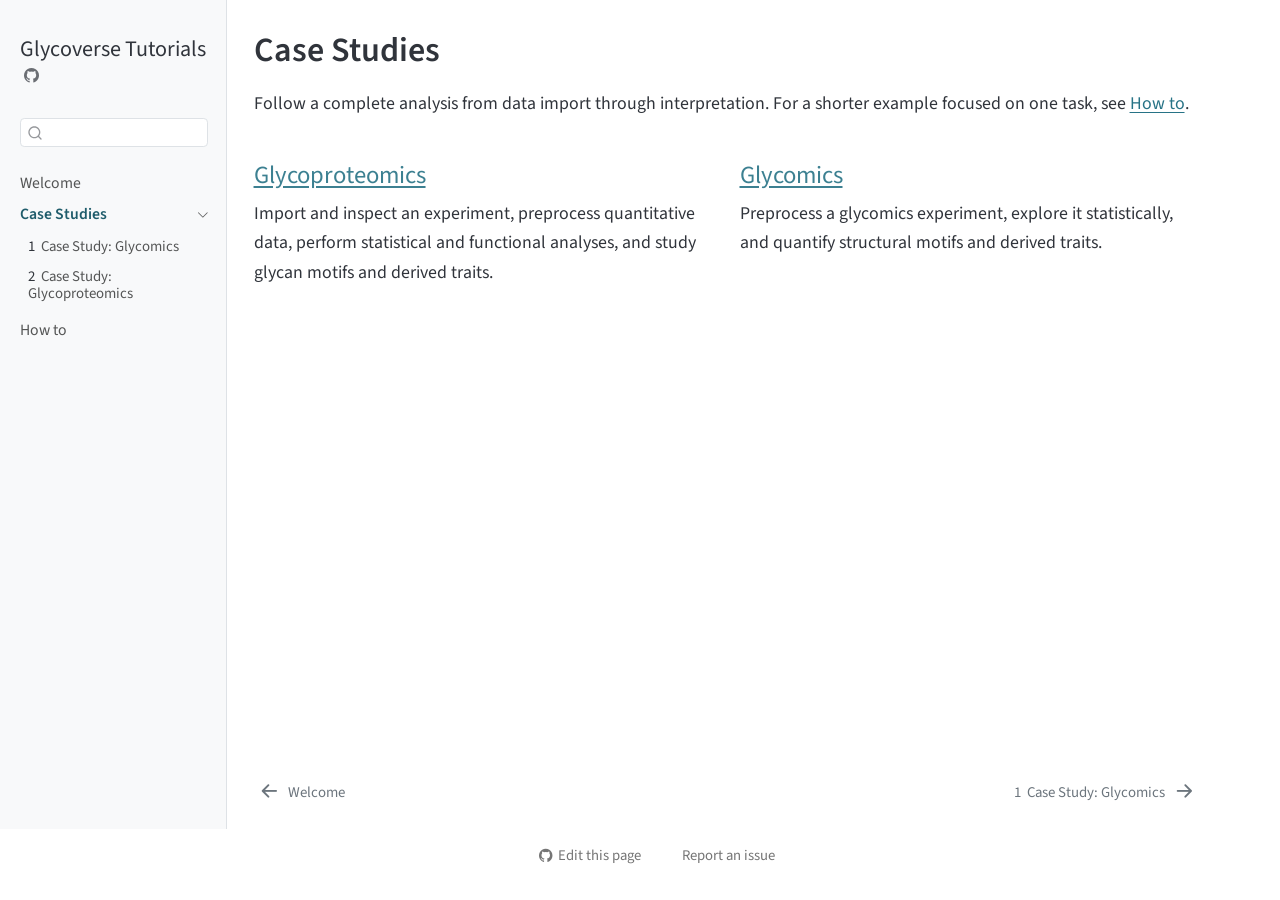
==== commit 0e5806a7: "chore: remove blog from tutorial site" ====
--- a/docs/case-studies/index.html
+++ b/docs/case-studies/index.html
@@ -146,12 +146,6 @@
  <span class="menu-text">How to</span></a>
   </div>
 </li>
-        <li class="sidebar-item">
-  <div class="sidebar-item-container"> 
-  <a href="../blog.html" class="sidebar-item-text sidebar-link">
- <span class="menu-text">Blog</span></a>
-  </div>
-</li>
     </ul>
     </div>
 </nav>
